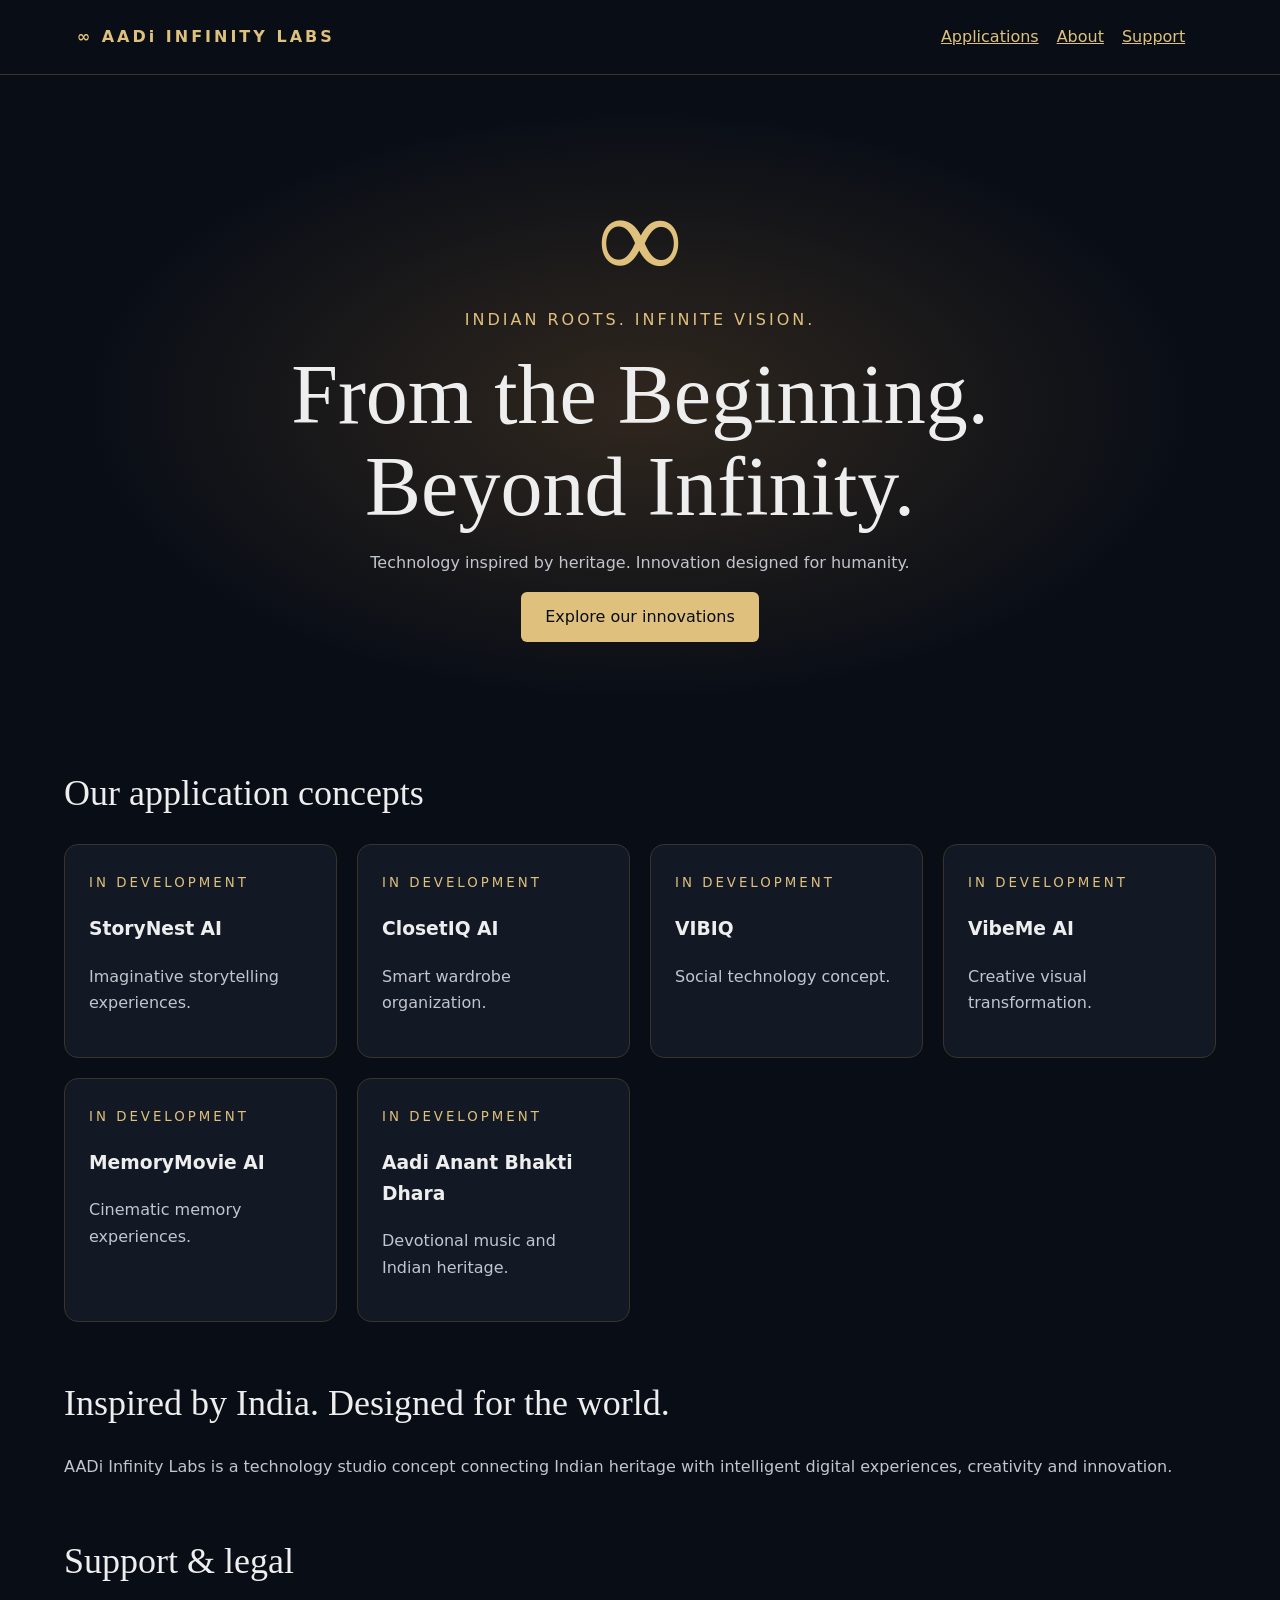
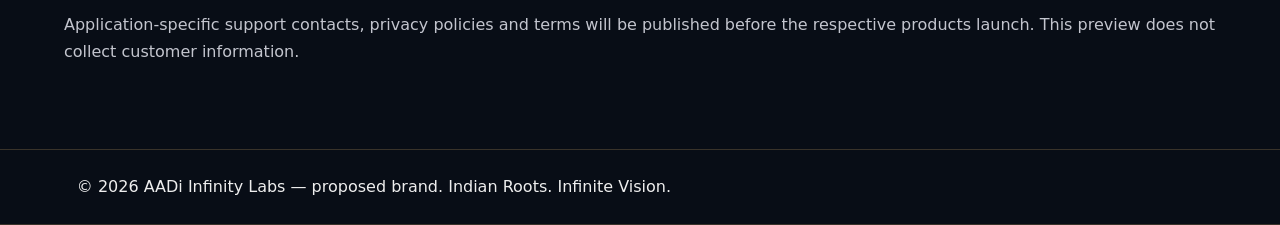
==== public/index.html @ 9244d8be "Add public static corporate website for GitHub Pages" ====
<!doctype html><html lang="en"><head><meta charset="utf-8"><meta name="viewport" content="width=device-width,initial-scale=1"><meta name="description" content="AADi Infinity Labs — Indian Roots. Infinite Vision."><title>AADi Infinity Labs</title><style>*{box-sizing:border-box}body{margin:0;background:#080d16;color:#eee;font:16px/1.65 system-ui}header,footer{padding:24px 6%;border-bottom:1px solid #39332a}header{display:flex;justify-content:space-between;flex-wrap:wrap;gap:16px}a{color:#dfc17d}nav a{margin-right:18px}main{max-width:1200px;margin:auto;padding:24px}.hero{text-align:center;padding:70px 0;background:radial-gradient(ellipse,#30271e,transparent 70%)}.symbol{font:120px Georgia;color:#dfc17d}h1{font:clamp(40px,7vw,84px)/1.1 Georgia;margin:15px}h2{font:36px Georgia}.gold{color:#dfc17d;letter-spacing:3px}.grid{display:grid;grid-template-columns:repeat(auto-fit,minmax(250px,1fr));gap:20px}article{background:#121925;border:1px solid #39332a;padding:24px;border-radius:14px}p{color:#c3c5ce}.button{display:inline-block;padding:12px 24px;background:#dfc17d;color:#080d16;border-radius:6px;text-decoration:none}section{margin-bottom:60px}footer{border-top:1px solid #39332a}</style></head><body><header><strong class="gold">∞ AADi INFINITY LABS</strong><nav><a href="#apps">Applications</a><a href="#about">About</a><a href="#support">Support</a></nav></header><main><section class="hero"><div class="symbol">∞</div><div class="gold">INDIAN ROOTS. INFINITE VISION.</div><h1>From the Beginning.<br>Beyond Infinity.</h1><p>Technology inspired by heritage. Innovation designed for humanity.</p><a class="button" href="#apps">Explore our innovations</a></section><section id="apps"><h2>Our application concepts</h2><div class="grid"><article><small class="gold">IN DEVELOPMENT</small><h3>StoryNest AI</h3><p>Imaginative storytelling experiences.</p></article><article><small class="gold">IN DEVELOPMENT</small><h3>ClosetIQ AI</h3><p>Smart wardrobe organization.</p></article><article><small class="gold">IN DEVELOPMENT</small><h3>VIBIQ</h3><p>Social technology concept.</p></article><article><small class="gold">IN DEVELOPMENT</small><h3>VibeMe AI</h3><p>Creative visual transformation.</p></article><article><small class="gold">IN DEVELOPMENT</small><h3>MemoryMovie AI</h3><p>Cinematic memory experiences.</p></article><article><small class="gold">IN DEVELOPMENT</small><h3>Aadi Anant Bhakti Dhara</h3><p>Devotional music and Indian heritage.</p></article></div></section><section id="about"><h2>Inspired by India. Designed for the world.</h2><p>AADi Infinity Labs is a technology studio concept connecting Indian heritage with intelligent digital experiences, creativity and innovation.</p></section><section id="support"><h2>Support &amp; legal</h2><p>Application-specific support contacts, privacy policies and terms will be published before the respective products launch. This preview does not collect customer information.</p></section></main><footer>© 2026 AADi Infinity Labs — proposed brand. Indian Roots. Infinite Vision.</footer></body></html>
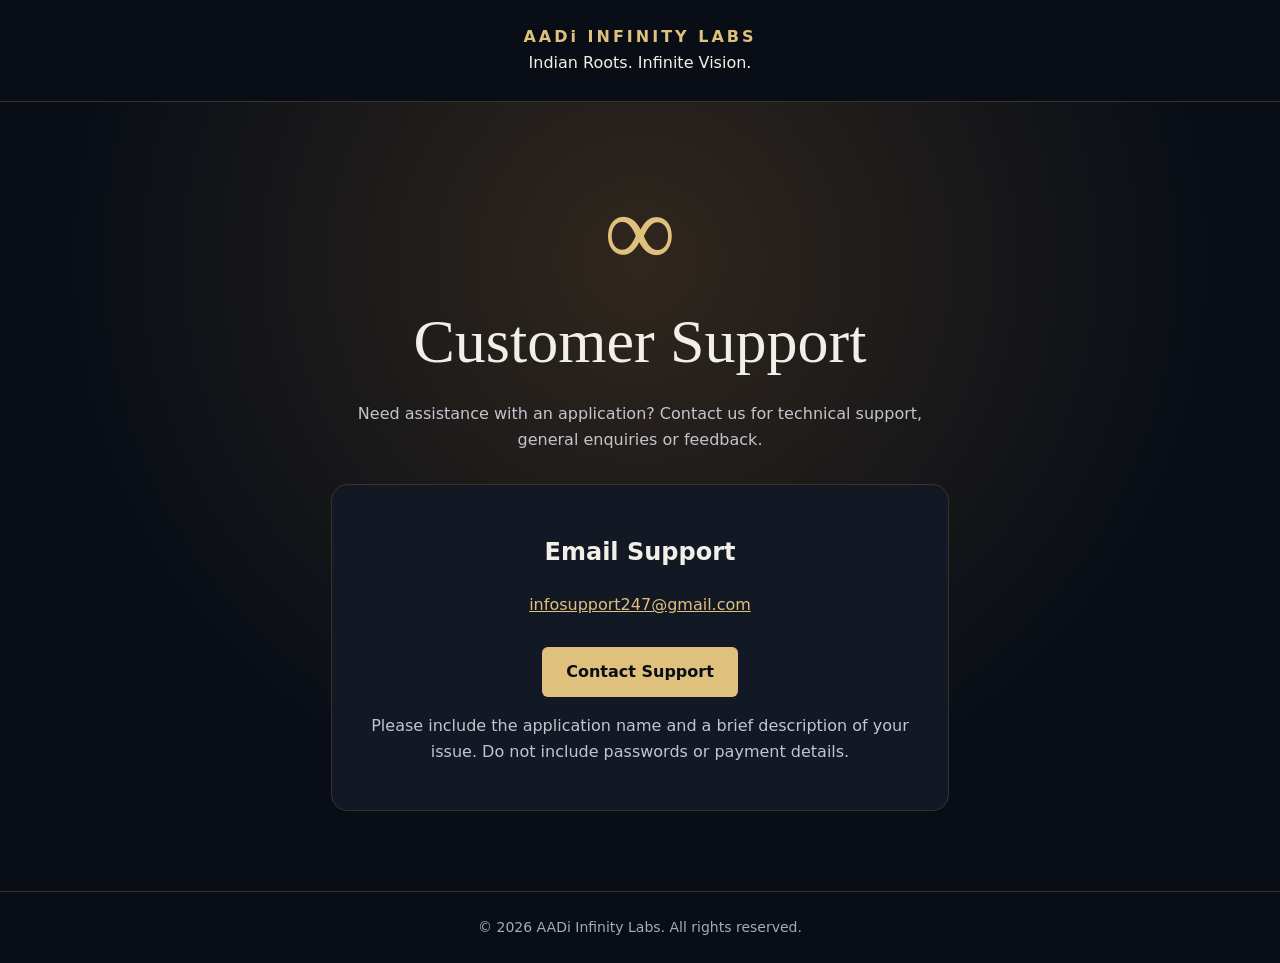
==== commit 87203d49: "Replace public project portfolio with dedicated customer support page" ====
--- a/public/index.html
+++ b/public/index.html
@@ -1 +1,3 @@
-<!doctype html><html lang="en"><head><meta charset="utf-8"><meta name="viewport" content="width=device-width,initial-scale=1"><meta name="description" content="AADi Infinity Labs — Indian Roots. Infinite Vision."><title>AADi Infinity Labs</title><style>*{box-sizing:border-box}body{margin:0;background:#080d16;color:#eee;font:16px/1.65 system-ui}header,footer{padding:24px 6%;border-bottom:1px solid #39332a}header{display:flex;justify-content:space-between;flex-wrap:wrap;gap:16px}a{color:#dfc17d}nav a{margin-right:18px}main{max-width:1200px;margin:auto;padding:24px}.hero{text-align:center;padding:70px 0;background:radial-gradient(ellipse,#30271e,transparent 70%)}.symbol{font:120px Georgia;color:#dfc17d}h1{font:clamp(40px,7vw,84px)/1.1 Georgia;margin:15px}h2{font:36px Georgia}.gold{color:#dfc17d;letter-spacing:3px}.grid{display:grid;grid-template-columns:repeat(auto-fit,minmax(250px,1fr));gap:20px}article{background:#121925;border:1px solid #39332a;padding:24px;border-radius:14px}p{color:#c3c5ce}.button{display:inline-block;padding:12px 24px;background:#dfc17d;color:#080d16;border-radius:6px;text-decoration:none}section{margin-bottom:60px}footer{border-top:1px solid #39332a}</style></head><body><header><strong class="gold">∞ AADi INFINITY LABS</strong><nav><a href="#apps">Applications</a><a href="#about">About</a><a href="#support">Support</a></nav></header><main><section class="hero"><div class="symbol">∞</div><div class="gold">INDIAN ROOTS. INFINITE VISION.</div><h1>From the Beginning.<br>Beyond Infinity.</h1><p>Technology inspired by heritage. Innovation designed for humanity.</p><a class="button" href="#apps">Explore our innovations</a></section><section id="apps"><h2>Our application concepts</h2><div class="grid"><article><small class="gold">IN DEVELOPMENT</small><h3>StoryNest AI</h3><p>Imaginative storytelling experiences.</p></article><article><small class="gold">IN DEVELOPMENT</small><h3>ClosetIQ AI</h3><p>Smart wardrobe organization.</p></article><article><small class="gold">IN DEVELOPMENT</small><h3>VIBIQ</h3><p>Social technology concept.</p></article><article><small class="gold">IN DEVELOPMENT</small><h3>VibeMe AI</h3><p>Creative visual transformation.</p></article><article><small class="gold">IN DEVELOPMENT</small><h3>MemoryMovie AI</h3><p>Cinematic memory experiences.</p></article><article><small class="gold">IN DEVELOPMENT</small><h3>Aadi Anant Bhakti Dhara</h3><p>Devotional music and Indian heritage.</p></article></div></section><section id="about"><h2>Inspired by India. Designed for the world.</h2><p>AADi Infinity Labs is a technology studio concept connecting Indian heritage with intelligent digital experiences, creativity and innovation.</p></section><section id="support"><h2>Support &amp; legal</h2><p>Application-specific support contacts, privacy policies and terms will be published before the respective products launch. This preview does not collect customer information.</p></section></main><footer>© 2026 AADi Infinity Labs — proposed brand. Indian Roots. Infinite Vision.</footer></body></html>+<!doctype html>
+<html lang="en"><head><meta charset="utf-8"><meta name="viewport" content="width=device-width,initial-scale=1"><meta name="description" content="Contact AADi Infinity Labs for application support and feedback."><title>Support | AADi Infinity Labs</title><style>
+*{box-sizing:border-box}body{margin:0;min-height:100vh;display:flex;flex-direction:column;background:#080d16;color:#f2efe8;font:16px/1.65 system-ui,sans-serif}header,footer{padding:24px 6%;border-bottom:1px solid #39332a;text-align:center}.brand{color:#dfc17d;letter-spacing:3px;font-weight:700}main{flex:1;display:grid;place-items:center;padding:48px 20px;background:radial-gradient(ellipse at 50% 20%,#30271e,transparent 65%)}section{text-align:center;max-width:650px;width:100%;padding:32px 16px}.symbol{font:100px/1 Georgia;color:#dfc17d}h1{font:clamp(36px,6vw,62px)/1.15 Georgia;margin:24px 0}p{color:#c3c5ce}.contact{background:#121925;border:1px solid #39332a;border-radius:16px;padding:28px 16px;margin-top:30px}a{color:#dfc17d;overflow-wrap:anywhere}a:focus-visible{outline:3px solid white;outline-offset:4px}.button{display:inline-block;background:#dfc17d;color:#080d16;text-decoration:none;font-weight:700;padding:12px 24px;border-radius:6px;margin-top:12px}footer{border-top:1px solid #39332a;border-bottom:0;color:#a9abb4;font-size:14px}</style></head><body><header><div class="brand">AADi INFINITY LABS</div><div>Indian Roots. Infinite Vision.</div></header><main><section id="support"><div class="symbol" aria-hidden="true">∞</div><h1>Customer Support</h1><p>Need assistance with an application? Contact us for technical support, general enquiries or feedback.</p><div class="contact"><h2>Email Support</h2><p><a href="mailto:infosupport247@gmail.com">infosupport247@gmail.com</a></p><a class="button" href="mailto:infosupport247@gmail.com">Contact Support</a><p>Please include the application name and a brief description of your issue. Do not include passwords or payment details.</p></div></section></main><footer>© 2026 AADi Infinity Labs. All rights reserved.</footer></body></html>
